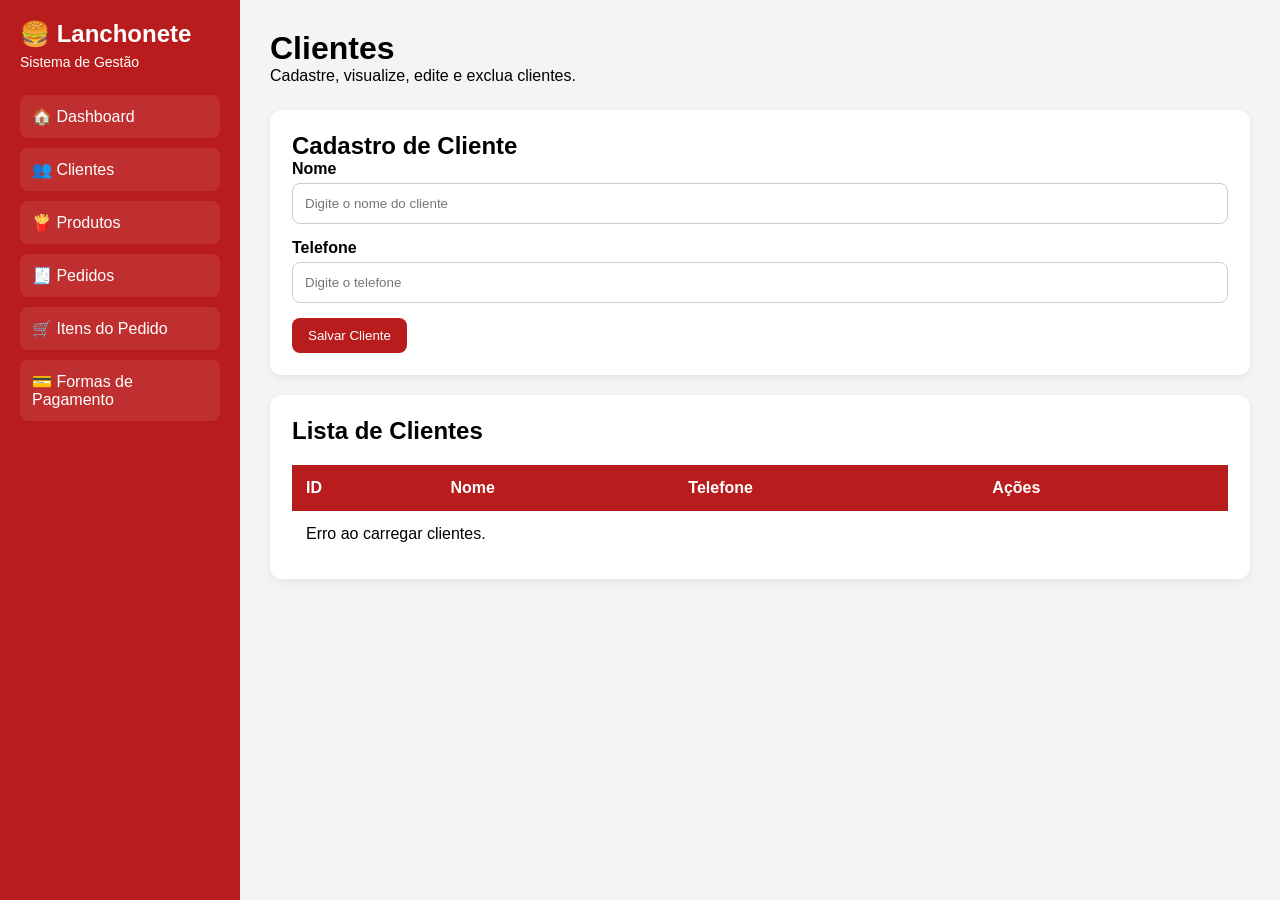
==== templates/clientes.html @ 50fb6e10 "first commit" ====
<!DOCTYPE html>
<html lang="pt-BR">
<head>
  <meta charset="UTF-8">
  <title>Clientes - Lanchonete</title>
  <link rel="stylesheet" href="/static/style.css">
</head>
<body>

  <aside class="sidebar">
    <div class="logo">
      <h2>🍔 Lanchonete</h2>
      <p>Sistema de Gestão</p>
    </div>

    <a href="/">🏠 Dashboard</a>
    <a href="/clientes-page">👥 Clientes</a>
    <a href="/produtos-page">🍟 Produtos</a>
    <a href="/pedidos-page">🧾 Pedidos</a>
    <a href="/item-pedido-page">🛒 Itens do Pedido</a>
    <a href="/forma-pagamento-page">💳 Formas de Pagamento</a>
  </aside>

  <main class="conteudo">
    <div class="topo">
      <h1>Clientes</h1>
      <p>Cadastre, visualize, edite e exclua clientes.</p>
    </div>

    <div class="card">
      <h2>Cadastro de Cliente</h2>

      <form id="formCliente">
        <input type="hidden" id="clienteId">

        <label>Nome</label>
        <input id="nomeCliente" type="text" placeholder="Digite o nome do cliente">

        <label>Telefone</label>
        <input id="telefoneCliente" type="text" placeholder="Digite o telefone">

        <button type="submit">Salvar Cliente</button>
      </form>
    </div>

    <div class="card">
      <h2>Lista de Clientes</h2>

      <table>
        <thead>
          <tr>
            <th>ID</th>
            <th>Nome</th>
            <th>Telefone</th>
            <th>Ações</th>
          </tr>
        </thead>

        <tbody id="tabelaClientes">
          <tr>
            <td colspan="4">Carregando clientes...</td>
          </tr>
        </tbody>
      </table>
    </div>
  </main>

  <script src="/static/clientes.js"></script>
</body>
</html>
---- static/style.css ----
*{
  margin:0;
  padding:0;
  box-sizing:border-box;
}

body{
  display:flex;
  min-height:100vh;
  font-family:Arial, sans-serif;
  background:#f3f4f6;
}

/* MENU */
.sidebar{
  width:240px;
  min-height:100vh;
  background:#b91c1c;
  padding:20px;
}

.logo{
  color:white;
  margin-bottom:25px;
}

.logo h2{
  margin-bottom:6px;
}

.logo p{
  font-size:14px;
}

.sidebar a{
  display:block;
  color:white;
  text-decoration:none;
  padding:12px;
  border-radius:8px;
  margin-bottom:10px;
  background:#ffffff15;
}

.sidebar a:hover{
  background:#ffffff30;
}

/* CONTEÚDO */
.conteudo{
  flex:1;
  padding:30px;
}

.topo{
  margin-bottom:25px;
}

.topo h1{
  font-size:32px;
}

/* CARDS */
.card,
.stat{
  background:white;
  padding:22px;
  border-radius:12px;
  box-shadow:0 3px 10px #00000010;
  margin-bottom:20px;
}

/* DASHBOARD */
.dashboard{
  display:grid;
  grid-template-columns:repeat(4,1fr);
  gap:15px;
  margin-bottom:20px;
}

.stat{
  min-height:120px;
  display:flex;
  flex-direction:column;
  justify-content:center;
}

.stat h3{
  color:#666;
  font-size:18px;
  margin-bottom:10px;
}

.stat p{
  font-size:42px;
  font-weight:bold;
  color:#b91c1c;
}

/* FORM */
label{
  display:block;
  font-weight:bold;
  margin-bottom:5px;
}

input,
select{
  width:100%;
  padding:12px;
  margin-bottom:15px;
  border:1px solid #ccc;
  border-radius:8px;
}

/* BOTÕES */
button{
  border:none;
  background:#b91c1c;
  color:white;
  padding:10px 16px;
  border-radius:8px;
  cursor:pointer;
}

button:hover{
  background:#991b1b;
}

/* TABELA */
table{
  width:100%;
  border-collapse:collapse;
  margin-top:20px;
}

th,
td{
  padding:14px;
  text-align:left;
}

th{
  background:#b91c1c;
  color:white;
}

tr:nth-child(even){
  background:#f9fafb;
}

/* AÇÕES */
.acoes{
  display:flex;
  gap:10px;
}

.linha-item{
  display:flex;
  justify-content:space-between;
  align-items:center;
  padding:12px 0;
  border-bottom:1px solid #eee;
}
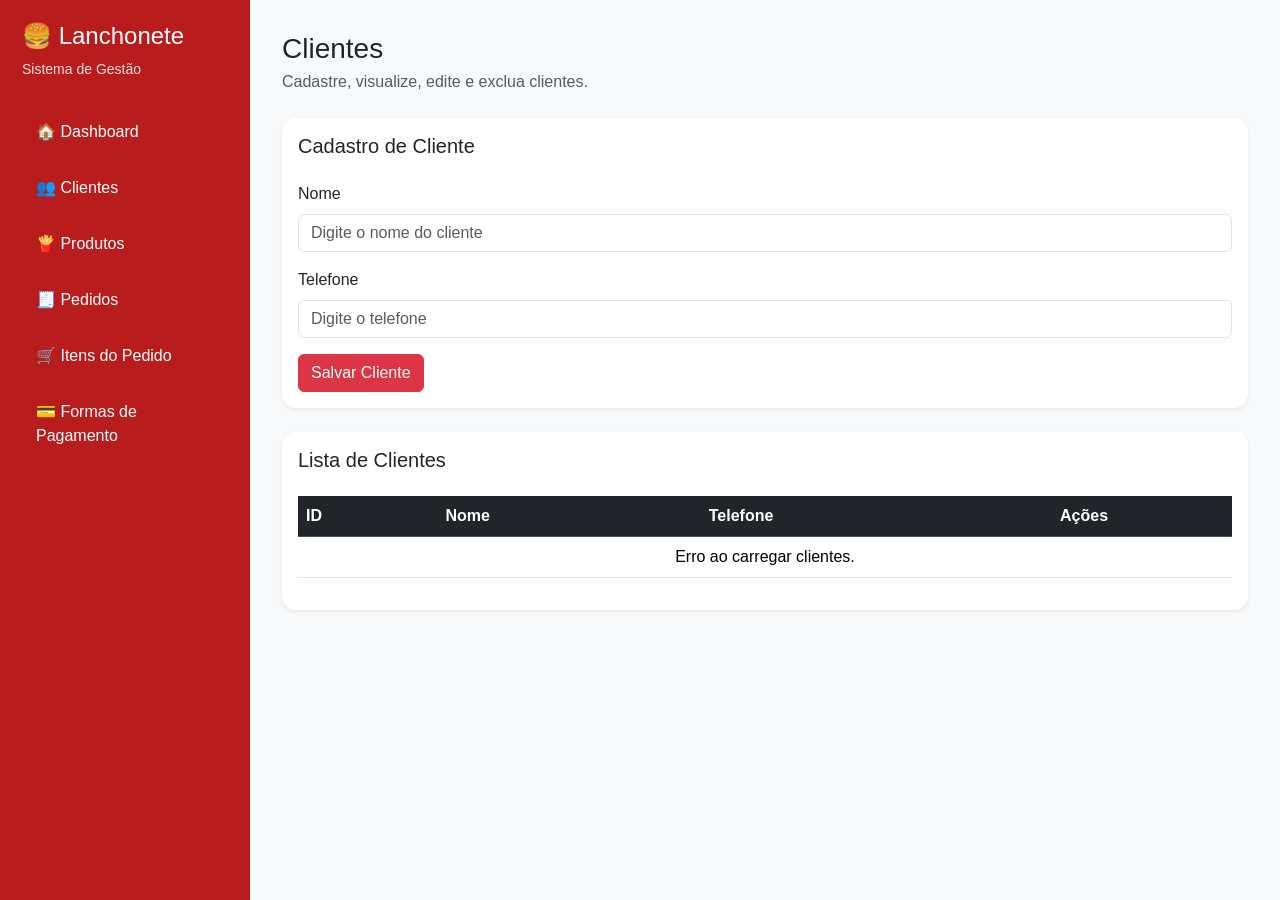
==== commit 5bde8ee8: "at" ====
--- a/templates/clientes.html
+++ b/templates/clientes.html
@@ -3,9 +3,15 @@
 <head>
   <meta charset="UTF-8">
   <title>Clientes - Lanchonete</title>
+
+  <link
+    href="https://cdn.jsdelivr.net/npm/bootstrap@5.3.3/dist/css/bootstrap.min.css"
+    rel="stylesheet"
+  >
+
   <link rel="stylesheet" href="/static/style.css">
 </head>
-<body>
+<body class="bg-light">
 
   <aside class="sidebar">
     <div class="logo">
@@ -22,49 +28,94 @@
   </aside>
 
   <main class="conteudo">
-    <div class="topo">
-      <h1>Clientes</h1>
-      <p>Cadastre, visualize, edite e exclua clientes.</p>
+
+    <div class="mb-4">
+      <h1 class="h3 mb-1">Clientes</h1>
+      <p class="text-muted">
+        Cadastre, visualize, edite e exclua clientes.
+      </p>
     </div>
 
-    <div class="card">
-      <h2>Cadastro de Cliente</h2>
+    <div class="card shadow-sm border-0 mb-4">
+      <div class="card-body">
 
-      <form id="formCliente">
-        <input type="hidden" id="clienteId">
+        <h2 class="h5 mb-4">Cadastro de Cliente</h2>
 
-        <label>Nome</label>
-        <input id="nomeCliente" type="text" placeholder="Digite o nome do cliente">
+        <form id="formCliente">
 
-        <label>Telefone</label>
-        <input id="telefoneCliente" type="text" placeholder="Digite o telefone">
+          <input type="hidden" id="clienteId">
 
-        <button type="submit">Salvar Cliente</button>
-      </form>
+          <div class="mb-3">
+            <label class="form-label">
+              Nome
+            </label>
+
+            <input
+              id="nomeCliente"
+              type="text"
+              class="form-control"
+              placeholder="Digite o nome do cliente"
+            >
+          </div>
+
+          <div class="mb-3">
+            <label class="form-label">
+              Telefone
+            </label>
+
+            <input
+              id="telefoneCliente"
+              type="text"
+              class="form-control"
+              placeholder="Digite o telefone"
+            >
+          </div>
+
+          <button type="submit" class="btn btn-danger">
+            Salvar Cliente
+          </button>
+
+        </form>
+
+      </div>
     </div>
 
-    <div class="card">
-      <h2>Lista de Clientes</h2>
+    <div class="card shadow-sm border-0">
+      <div class="card-body">
 
-      <table>
-        <thead>
-          <tr>
-            <th>ID</th>
-            <th>Nome</th>
-            <th>Telefone</th>
-            <th>Ações</th>
-          </tr>
-        </thead>
+        <h2 class="h5 mb-4">Lista de Clientes</h2>
 
-        <tbody id="tabelaClientes">
-          <tr>
-            <td colspan="4">Carregando clientes...</td>
-          </tr>
-        </tbody>
-      </table>
+        <div class="table-responsive">
+
+          <table class="table table-hover align-middle">
+
+            <thead class="table-dark">
+              <tr>
+                <th>ID</th>
+                <th>Nome</th>
+                <th>Telefone</th>
+                <th width="180">Ações</th>
+              </tr>
+            </thead>
+
+            <tbody id="tabelaClientes">
+              <tr>
+                <td colspan="4" class="text-center">
+                  Carregando clientes...
+                </td>
+              </tr>
+            </tbody>
+
+          </table>
+
+        </div>
+
+      </div>
     </div>
+
   </main>
 
+  <script src="https://cdn.jsdelivr.net/npm/bootstrap@5.3.3/dist/js/bootstrap.bundle.min.js"></script>
   <script src="/static/clientes.js"></script>
 </body>
 </html>
--- a/static/style.css
+++ b/static/style.css
@@ -1,6 +1,4 @@
 *{
-  margin:0;
-  padding:0;
   box-sizing:border-box;
 }
 
@@ -8,151 +6,60 @@
   display:flex;
   min-height:100vh;
   font-family:Arial, sans-serif;
-  background:#f3f4f6;
 }
 
 /* MENU */
 .sidebar{
-  width:240px;
+  width:250px;
   min-height:100vh;
   background:#b91c1c;
-  padding:20px;
+  padding:22px;
+  position:fixed;
 }
 
 .logo{
   color:white;
-  margin-bottom:25px;
+  margin-bottom:28px;
 }
 
 .logo h2{
-  margin-bottom:6px;
+  font-size:24px;
 }
 
 .logo p{
   font-size:14px;
+  margin:0;
+  opacity:.85;
 }
 
 .sidebar a{
   display:block;
   color:white;
   text-decoration:none;
-  padding:12px;
-  border-radius:8px;
-  margin-bottom:10px;
-  background:#ffffff15;
+  padding:12px 14px;
+  border-radius:10px;
+  margin-bottom:8px;
 }
 
 .sidebar a:hover{
-  background:#ffffff30;
+  background:rgba(255,255,255,.18);
 }
 
 /* CONTEÚDO */
 .conteudo{
-  flex:1;
-  padding:30px;
+  margin-left:250px;
+  width:calc(100% - 250px);
+  padding:32px;
 }
 
-.topo{
-  margin-bottom:25px;
+/* AJUSTES */
+.card{
+  border-radius:14px;
 }
 
-.topo h1{
-  font-size:32px;
-}
-
-/* CARDS */
-.card,
-.stat{
-  background:white;
-  padding:22px;
-  border-radius:12px;
-  box-shadow:0 3px 10px #00000010;
-  margin-bottom:20px;
-}
-
-/* DASHBOARD */
-.dashboard{
-  display:grid;
-  grid-template-columns:repeat(4,1fr);
-  gap:15px;
-  margin-bottom:20px;
-}
-
-.stat{
-  min-height:120px;
-  display:flex;
-  flex-direction:column;
-  justify-content:center;
-}
-
-.stat h3{
-  color:#666;
-  font-size:18px;
-  margin-bottom:10px;
-}
-
-.stat p{
-  font-size:42px;
-  font-weight:bold;
-  color:#b91c1c;
-}
-
-/* FORM */
-label{
-  display:block;
-  font-weight:bold;
-  margin-bottom:5px;
-}
-
-input,
-select{
-  width:100%;
-  padding:12px;
-  margin-bottom:15px;
-  border:1px solid #ccc;
-  border-radius:8px;
-}
-
-/* BOTÕES */
-button{
-  border:none;
-  background:#b91c1c;
-  color:white;
-  padding:10px 16px;
-  border-radius:8px;
-  cursor:pointer;
-}
-
-button:hover{
-  background:#991b1b;
-}
-
-/* TABELA */
-table{
-  width:100%;
-  border-collapse:collapse;
-  margin-top:20px;
-}
-
-th,
-td{
-  padding:14px;
-  text-align:left;
-}
-
-th{
-  background:#b91c1c;
-  color:white;
-}
-
-tr:nth-child(even){
-  background:#f9fafb;
-}
-
-/* AÇÕES */
 .acoes{
   display:flex;
-  gap:10px;
+  gap:8px;
 }
 
 .linha-item{
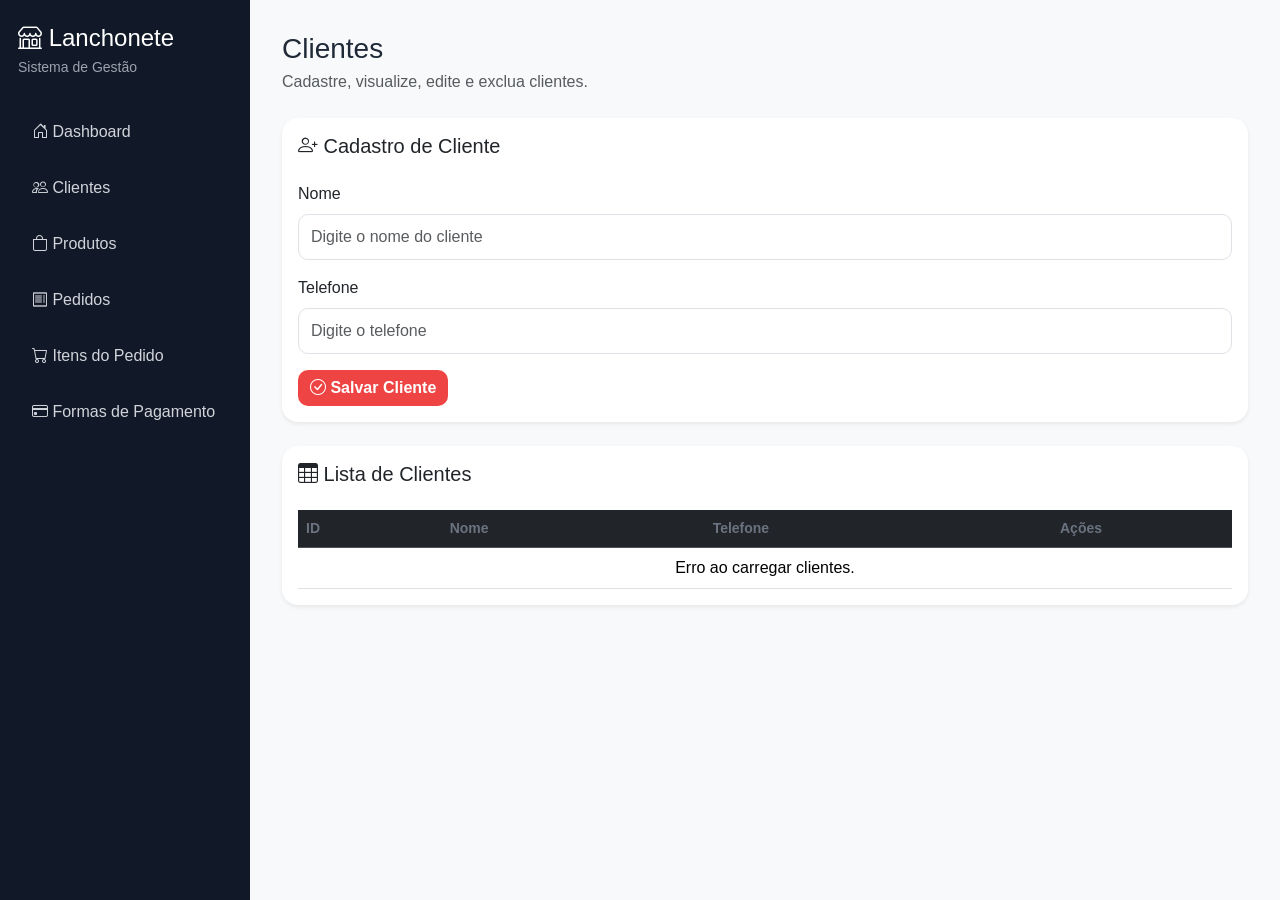
==== commit 6fdece48: "at" ====
--- a/templates/clientes.html
+++ b/templates/clientes.html
@@ -9,22 +9,50 @@
     rel="stylesheet"
   >
 
+  <link
+    rel="stylesheet"
+    href="https://cdn.jsdelivr.net/npm/bootstrap-icons@1.11.3/font/bootstrap-icons.min.css"
+  >
+
   <link rel="stylesheet" href="/static/style.css">
 </head>
 <body class="bg-light">
 
   <aside class="sidebar">
     <div class="logo">
-      <h2>🍔 Lanchonete</h2>
+      <h2><i class="bi bi-shop"></i> Lanchonete</h2>
       <p>Sistema de Gestão</p>
     </div>
 
-    <a href="/">🏠 Dashboard</a>
-    <a href="/clientes-page">👥 Clientes</a>
-    <a href="/produtos-page">🍟 Produtos</a>
-    <a href="/pedidos-page">🧾 Pedidos</a>
-    <a href="/item-pedido-page">🛒 Itens do Pedido</a>
-    <a href="/forma-pagamento-page">💳 Formas de Pagamento</a>
+    <a href="/">
+      <i class="bi bi-house-door"></i>
+      Dashboard
+    </a>
+
+    <a href="/clientes-page">
+      <i class="bi bi-people"></i>
+      Clientes
+    </a>
+
+    <a href="/produtos-page">
+      <i class="bi bi-bag"></i>
+      Produtos
+    </a>
+
+    <a href="/pedidos-page">
+      <i class="bi bi-receipt"></i>
+      Pedidos
+    </a>
+
+    <a href="/item-pedido-page">
+      <i class="bi bi-cart"></i>
+      Itens do Pedido
+    </a>
+
+    <a href="/forma-pagamento-page">
+      <i class="bi bi-credit-card"></i>
+      Formas de Pagamento
+    </a>
   </aside>
 
   <main class="conteudo">
@@ -39,7 +67,10 @@
     <div class="card shadow-sm border-0 mb-4">
       <div class="card-body">
 
-        <h2 class="h5 mb-4">Cadastro de Cliente</h2>
+        <h2 class="h5 mb-4">
+          <i class="bi bi-person-plus"></i>
+          Cadastro de Cliente
+        </h2>
 
         <form id="formCliente">
 
@@ -72,6 +103,7 @@
           </div>
 
           <button type="submit" class="btn btn-danger">
+            <i class="bi bi-check-circle"></i>
             Salvar Cliente
           </button>
 
@@ -83,7 +115,10 @@
     <div class="card shadow-sm border-0">
       <div class="card-body">
 
-        <h2 class="h5 mb-4">Lista de Clientes</h2>
+        <h2 class="h5 mb-4">
+          <i class="bi bi-table"></i>
+          Lista de Clientes
+        </h2>
 
         <div class="table-responsive">
 
--- a/static/style.css
+++ b/static/style.css
@@ -5,61 +5,125 @@
 body{
   display:flex;
   min-height:100vh;
-  font-family:Arial, sans-serif;
+  font-family:'Segoe UI', Arial, sans-serif;
+  background:#f5f7fb;
+  color:#1f2937;
 }
 
-/* MENU */
 .sidebar{
   width:250px;
   min-height:100vh;
-  background:#b91c1c;
-  padding:22px;
   position:fixed;
+  padding:24px 18px;
+  background:#111827;
 }
 
 .logo{
   color:white;
-  margin-bottom:28px;
+  margin-bottom:30px;
 }
 
 .logo h2{
   font-size:24px;
+  margin-bottom:4px;
 }
 
 .logo p{
   font-size:14px;
-  margin:0;
-  opacity:.85;
+  color:#9ca3af;
 }
 
 .sidebar a{
   display:block;
-  color:white;
+  color:#d1d5db;
   text-decoration:none;
   padding:12px 14px;
+  margin-bottom:8px;
   border-radius:10px;
-  margin-bottom:8px;
 }
 
 .sidebar a:hover{
-  background:rgba(255,255,255,.18);
+  background:#2563eb;
+  color:white;
 }
 
-/* CONTEÚDO */
 .conteudo{
   margin-left:250px;
   width:calc(100% - 250px);
   padding:32px;
 }
 
-/* AJUSTES */
 .card{
-  border-radius:14px;
+  border:0 !important;
+  border-radius:16px !important;
+  box-shadow:0 8px 24px rgba(0,0,0,.06);
+}
+
+.btn{
+  border-radius:10px !important;
+  font-weight:600 !important;
+}
+
+.btn-primary{
+  background:#2563eb !important;
+  border:0 !important;
+}
+
+.btn-primary:hover{
+  background:#1d4ed8 !important;
+}
+
+.btn-outline-danger{
+  color:#2563eb !important;
+  border-color:#2563eb !important;
+}
+
+.btn-outline-danger:hover{
+  background:#2563eb !important;
+  color:white !important;
+}
+
+.btn-danger{
+  background:#ef4444 !important;
+  border:0 !important;
+}
+
+.btn-danger:hover{
+  background:#dc2626 !important;
+}
+
+.text-danger{
+  color:#2563eb !important;
+}
+
+.bg-success{
+  background:#2563eb !important;
 }
 
 .acoes{
   display:flex;
   gap:8px;
+}
+
+.table{
+  margin-bottom:0;
+}
+
+.table th{
+  color:#6b7280;
+  font-size:14px;
+}
+
+.form-control,
+.form-select{
+  border-radius:10px !important;
+  padding:10px 12px !important;
+}
+
+.form-control:focus,
+.form-select:focus{
+  border-color:#2563eb;
+  box-shadow:0 0 0 .2rem rgba(37,99,235,.15);
 }
 
 .linha-item{
@@ -68,4 +132,9 @@
   align-items:center;
   padding:12px 0;
   border-bottom:1px solid #eee;
+}
+
+.badge{
+  border-radius:10px;
+  padding:8px 12px;
 }
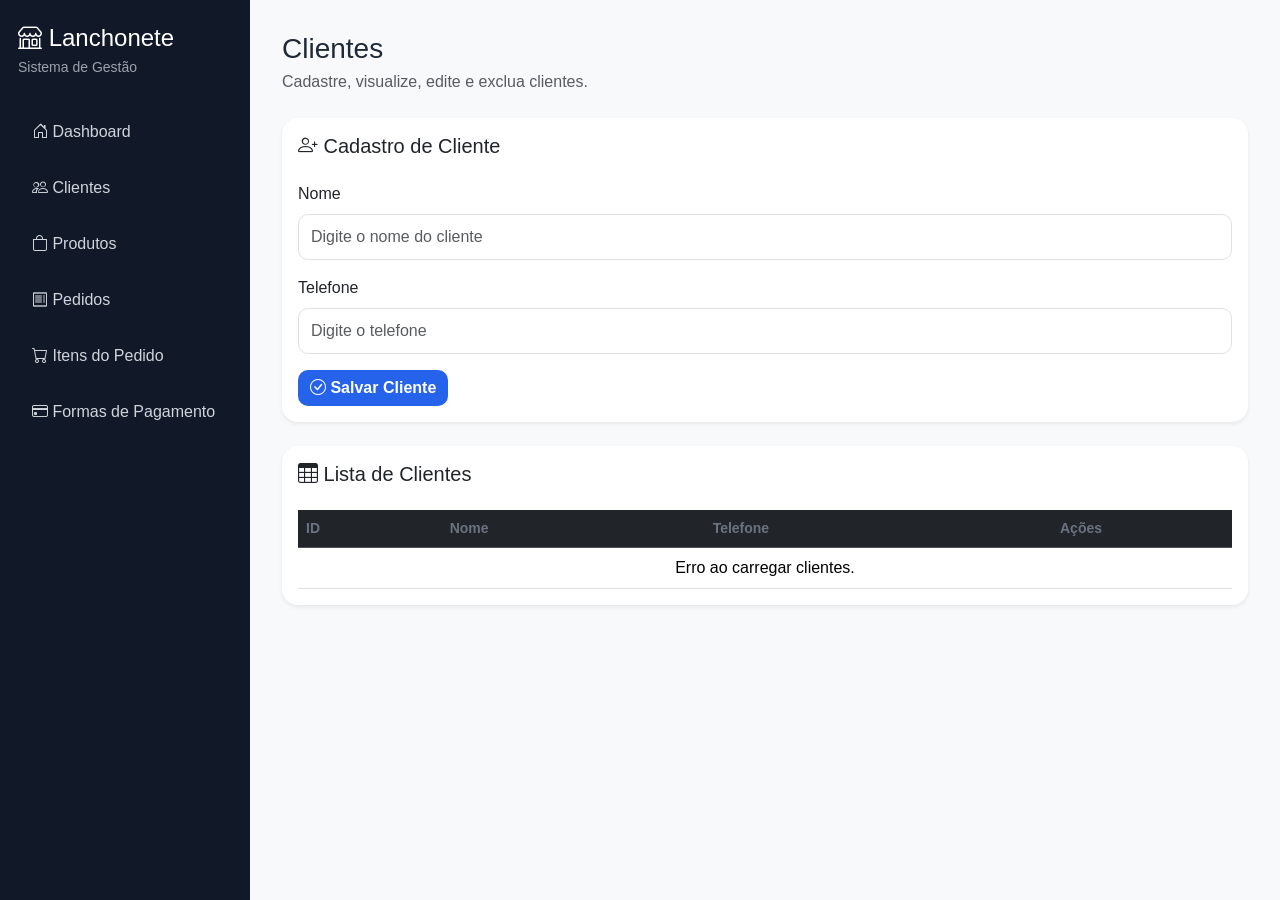
==== commit dde98ba2: "at" ====
--- a/templates/clientes.html
+++ b/templates/clientes.html
@@ -102,7 +102,7 @@
             >
           </div>
 
-          <button type="submit" class="btn btn-danger">
+          <button type="submit" class="btn btn-primary">
             <i class="bi bi-check-circle"></i>
             Salvar Cliente
           </button>
